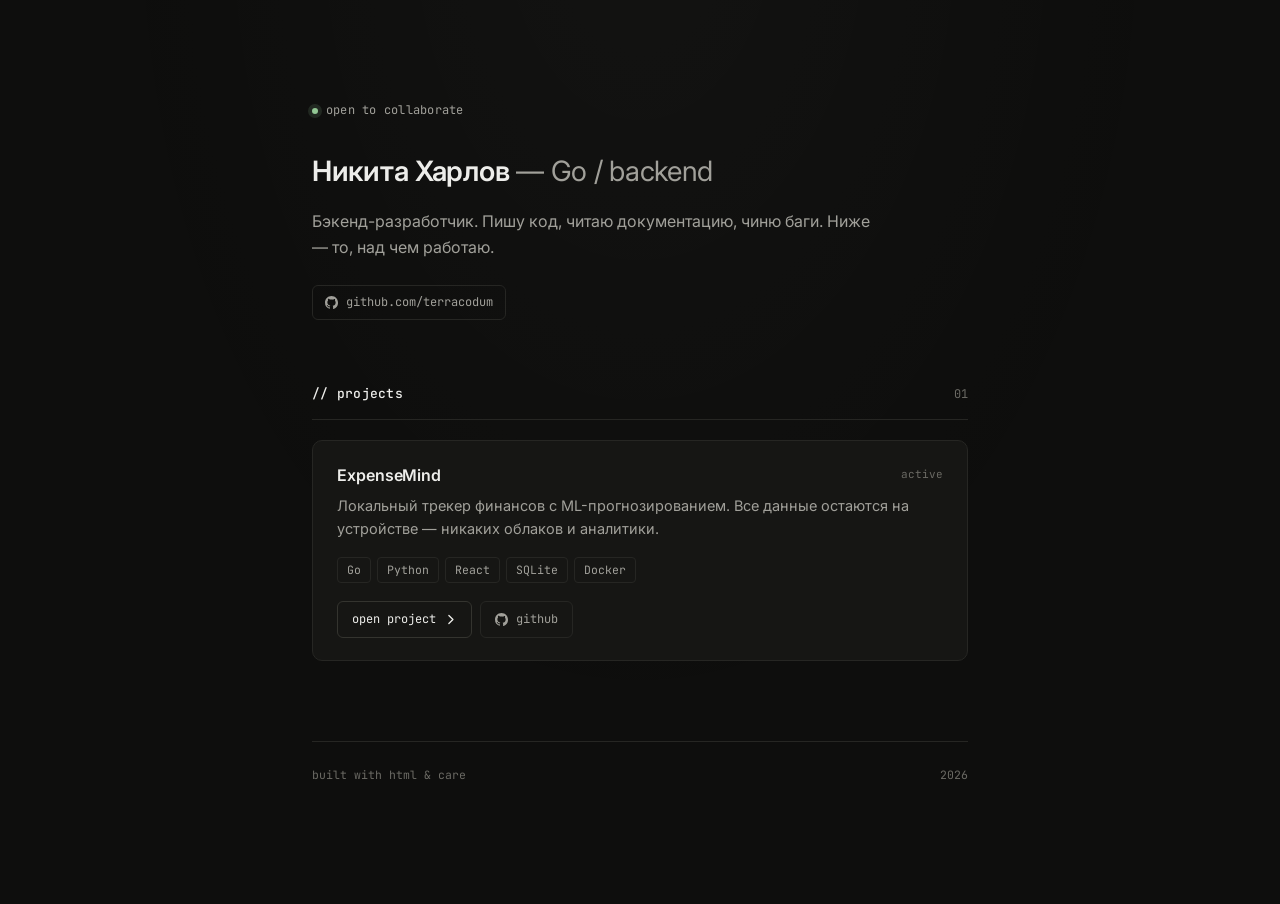
==== index.html @ ae3cc279 "feat: init portfolio site" ====
<!doctype html>
<html lang="ru">
<head>
<meta charset="utf-8" />
<meta name="viewport" content="width=device-width, initial-scale=1" />
<title>Никита Харлов — Go / backend</title>
<link rel="stylesheet" href="shared.css" />
<link rel="stylesheet" href="style.css" />
</head>
<body>
  <div class="wrap">
    <header>
      <div class="signal">
        <span class="dot" aria-hidden="true"></span>
        <span>open to collaborate</span>
      </div>

      <h1>Никита Харлов <span class="handle">— Go / backend</span></h1>

      <p class="bio">
        Бэкенд-разработчик. Пишу код, читаю документацию, чиню баги.
        Ниже — то, над чем работаю.
      </p>

      <div class="links">
        <a class="link" href="https://github.com/terracodum" target="_blank" rel="noopener">
          <svg viewBox="0 0 16 16" fill="currentColor" aria-hidden="true"><path d="M8 0C3.58 0 0 3.58 0 8a8 8 0 005.47 7.59c.4.07.55-.17.55-.38v-1.34c-2.23.49-2.7-1.07-2.7-1.07-.36-.92-.89-1.17-.89-1.17-.73-.5.05-.49.05-.49.81.06 1.23.83 1.23.83.72 1.23 1.88.88 2.34.67.07-.52.28-.87.51-1.07-1.78-.2-3.64-.89-3.64-3.95 0-.87.31-1.59.82-2.15-.08-.2-.36-1.01.08-2.12 0 0 .67-.21 2.2.82A7.65 7.65 0 018 4.32c.68 0 1.36.09 2 .27 1.53-1.04 2.2-.82 2.2-.82.44 1.11.16 1.92.08 2.12.51.56.82 1.27.82 2.15 0 3.07-1.87 3.75-3.65 3.95.29.25.54.73.54 1.48v2.2c0 .21.15.46.55.38A8 8 0 0016 8c0-4.42-3.58-8-8-8z"/></svg>
          github.com/terracodum
        </a>
      </div>
    </header>

    <section>
      <div class="section-head">
        <h2>// projects</h2>
        <span class="count" id="project-count"></span>
      </div>

      <div class="projects" id="projects"></div>
    </section>

    <footer>
      <span>built with html &amp; care</span>
      <span id="year"></span>
    </footer>
  </div>

<script src="main.js"></script>
</body>
</html>
---- shared.css ----
@import url("https://fonts.googleapis.com/css2?family=Inter:wght@400;500;600&family=JetBrains+Mono:wght@400;500&display=swap");

:root {
  --bg: #0e0e0d;
  --bg-elev: #161614;
  --bg-deep: #0a0a09;
  --bg-hover: #1c1c1a;
  --border: #262623;
  --border-strong: #34342f;
  --text: #ededea;
  --text-dim: #a1a09a;
  --text-faint: #6b6a64;
  --accent: oklch(0.78 0.09 145);
  --accent-dim: oklch(0.78 0.09 145 / 0.14);
  --radius: 10px;
  --radius-sm: 6px;
  --maxw: 720px;
}

* { box-sizing: border-box; }
html, body { margin: 0; padding: 0; }
body {
  background: var(--bg);
  color: var(--text);
  font-family: "Inter", system-ui, -apple-system, sans-serif;
  font-size: 16px;
  line-height: 1.6;
  -webkit-font-smoothing: antialiased;
  -moz-osx-font-smoothing: grayscale;
  min-height: 100vh;
}

body::before {
  content: "";
  position: fixed;
  inset: 0;
  pointer-events: none;
  background: radial-gradient(ellipse at 50% -10%, rgba(255,255,255,0.025), transparent 60%);
  z-index: 0;
}

.wrap {
  max-width: var(--maxw);
  margin: 0 auto;
  position: relative;
  z-index: 1;
}

.btn {
  display: inline-flex;
  align-items: center;
  gap: 8px;
  padding: 8px 14px;
  border-radius: var(--radius-sm);
  font-family: "JetBrains Mono", ui-monospace, monospace;
  font-size: 12px;
  text-decoration: none;
  border: 1px solid var(--border-strong);
  color: var(--text);
  background: transparent;
  transition: background 120ms ease, border-color 120ms ease;
}
.btn:hover {
  background: var(--bg-elev);
  border-color: var(--accent);
}
.btn svg { width: 13px; height: 13px; }

.chip {
  display: inline-block;
  padding: 4px 9px;
  background: transparent;
  border: 1px solid var(--border);
  border-radius: 4px;
  font-family: "JetBrains Mono", ui-monospace, monospace;
  font-size: 11.5px;
  color: var(--text-dim);
  line-height: 1.4;
}

@media (prefers-reduced-motion: reduce) {
  * { transition: none !important; }
}
---- style.css ----
.wrap { padding: 96px 32px 120px; }

header { margin-bottom: 64px; }

.signal {
  display: inline-flex;
  align-items: center;
  gap: 8px;
  font-family: "JetBrains Mono", ui-monospace, monospace;
  font-size: 12px;
  color: var(--text-dim);
  margin-bottom: 28px;
  letter-spacing: 0.02em;
}
.dot {
  width: 6px;
  height: 6px;
  border-radius: 50%;
  background: var(--accent);
  box-shadow: 0 0 0 4px var(--accent-dim);
  animation: pulse 2.4s ease-in-out infinite;
}
@keyframes pulse {
  0%, 100% { opacity: 1; }
  50%       { opacity: 0.45; }
}

h1 {
  font-size: 28px;
  font-weight: 600;
  margin: 0 0 16px;
  letter-spacing: -0.01em;
}
h1 .handle {
  color: var(--text-dim);
  font-weight: 400;
}

.bio {
  color: var(--text-dim);
  max-width: 56ch;
  margin: 0 0 24px;
  text-wrap: pretty;
}
.bio strong { color: var(--text); font-weight: 500; }

.links {
  display: flex;
  flex-wrap: wrap;
  gap: 8px;
}
.link {
  display: inline-flex;
  align-items: center;
  gap: 8px;
  padding: 7px 12px;
  border: 1px solid var(--border);
  border-radius: var(--radius-sm);
  color: var(--text-dim);
  text-decoration: none;
  font-family: "JetBrains Mono", ui-monospace, monospace;
  font-size: 12px;
  transition: border-color 120ms ease, color 120ms ease, background 120ms ease;
}
.link:hover {
  color: var(--text);
  border-color: var(--border-strong);
  background: var(--bg-elev);
}
.link svg { width: 13px; height: 13px; }

.section-head {
  display: flex;
  align-items: baseline;
  justify-content: space-between;
  margin: 0 0 20px;
  padding-bottom: 14px;
  border-bottom: 1px solid var(--border);
}
.section-head h2 {
  font-size: 13px;
  font-weight: 500;
  color: var(--text);
  margin: 0;
  font-family: "JetBrains Mono", ui-monospace, monospace;
  letter-spacing: 0.02em;
}
.section-head .count {
  font-family: "JetBrains Mono", ui-monospace, monospace;
  font-size: 12px;
  color: var(--text-faint);
}

.projects {
  display: flex;
  flex-direction: column;
  gap: 14px;
}

.project {
  position: relative;
  display: block;
  padding: 22px 24px;
  background: var(--bg-elev);
  border: 1px solid var(--border);
  border-radius: var(--radius);
  transition: border-color 160ms ease, background 160ms ease, transform 160ms ease;
}
.project:hover {
  border-color: var(--border-strong);
  background: var(--bg-hover);
}

.project-head {
  display: flex;
  align-items: flex-start;
  justify-content: space-between;
  gap: 16px;
  margin-bottom: 6px;
}
.project-title {
  font-size: 16px;
  font-weight: 600;
  margin: 0;
  letter-spacing: -0.005em;
}
.project-status {
  font-family: "JetBrains Mono", ui-monospace, monospace;
  font-size: 11px;
  color: var(--text-faint);
  white-space: nowrap;
  padding-top: 3px;
}

.project-desc {
  color: var(--text-dim);
  font-size: 14.5px;
  margin: 0 0 16px;
  text-wrap: pretty;
}

.stack {
  display: flex;
  flex-wrap: wrap;
  gap: 6px;
  margin-bottom: 18px;
}

.project-actions {
  display: flex;
  gap: 8px;
  flex-wrap: wrap;
}
.btn-subtle {
  border-color: var(--border);
  color: var(--text-dim);
}
.btn-subtle:hover {
  color: var(--text);
  border-color: var(--border-strong);
  background: var(--bg);
}

footer {
  margin-top: 80px;
  padding-top: 24px;
  border-top: 1px solid var(--border);
  color: var(--text-faint);
  font-family: "JetBrains Mono", ui-monospace, monospace;
  font-size: 11.5px;
  display: flex;
  justify-content: space-between;
  flex-wrap: wrap;
  gap: 12px;
}

@media (max-width: 600px) {
  .wrap { padding: 64px 20px 80px; }
  h1 { font-size: 24px; }
  .project { padding: 20px; }
  .project-head { flex-direction: column; gap: 4px; }
  .project-status { padding-top: 0; }
  header { margin-bottom: 48px; }
}

@media (prefers-reduced-motion: reduce) {
  .dot { animation: none; }
}
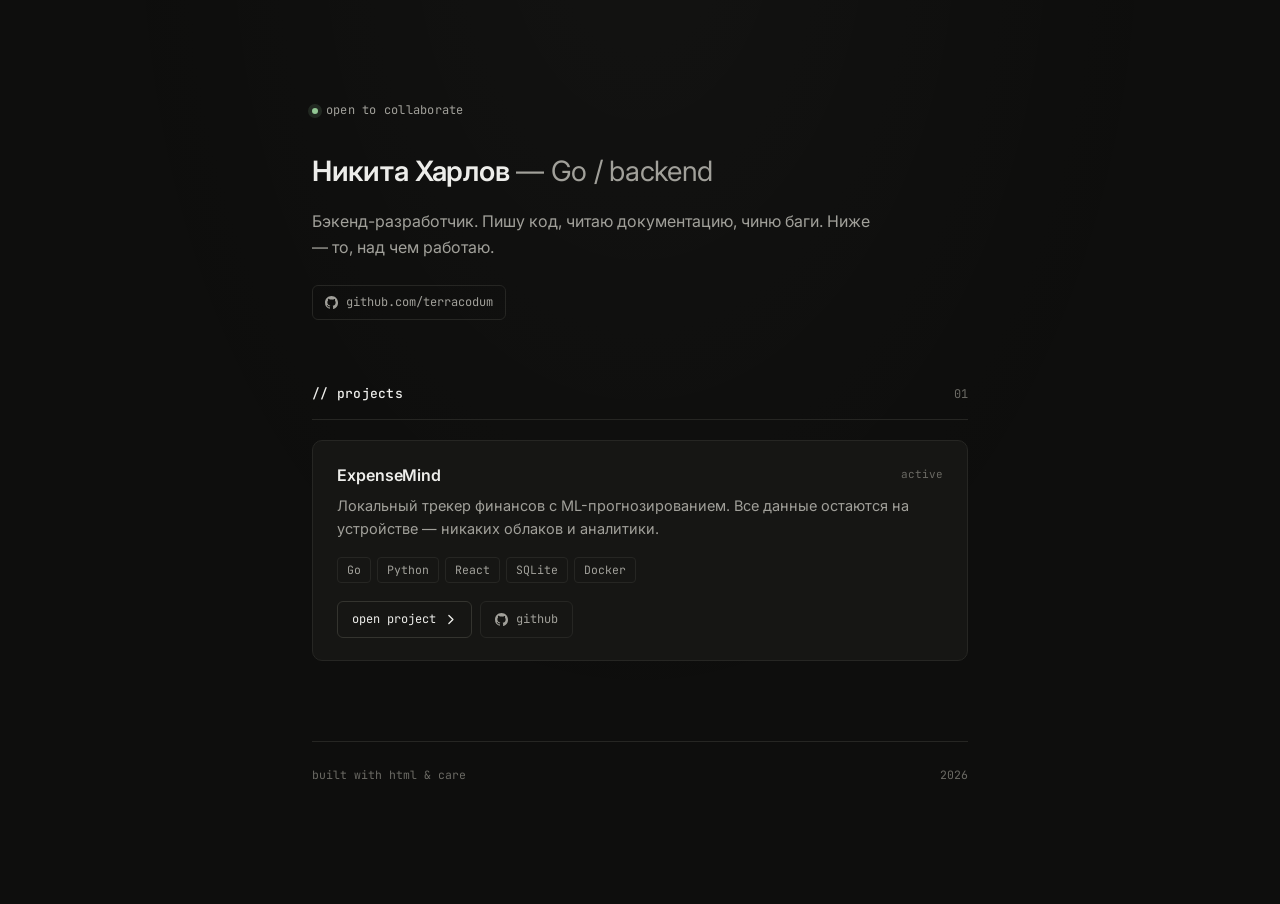
==== commit 45e20fbf: "feat: add favicon and link shared.css" ====
--- a/index.html
+++ b/index.html
@@ -4,6 +4,7 @@
 <meta charset="utf-8" />
 <meta name="viewport" content="width=device-width, initial-scale=1" />
 <title>Никита Харлов — Go / backend</title>
+<link rel="icon" href="favicon.svg" type="image/svg+xml" />
 <link rel="stylesheet" href="shared.css" />
 <link rel="stylesheet" href="style.css" />
 </head>
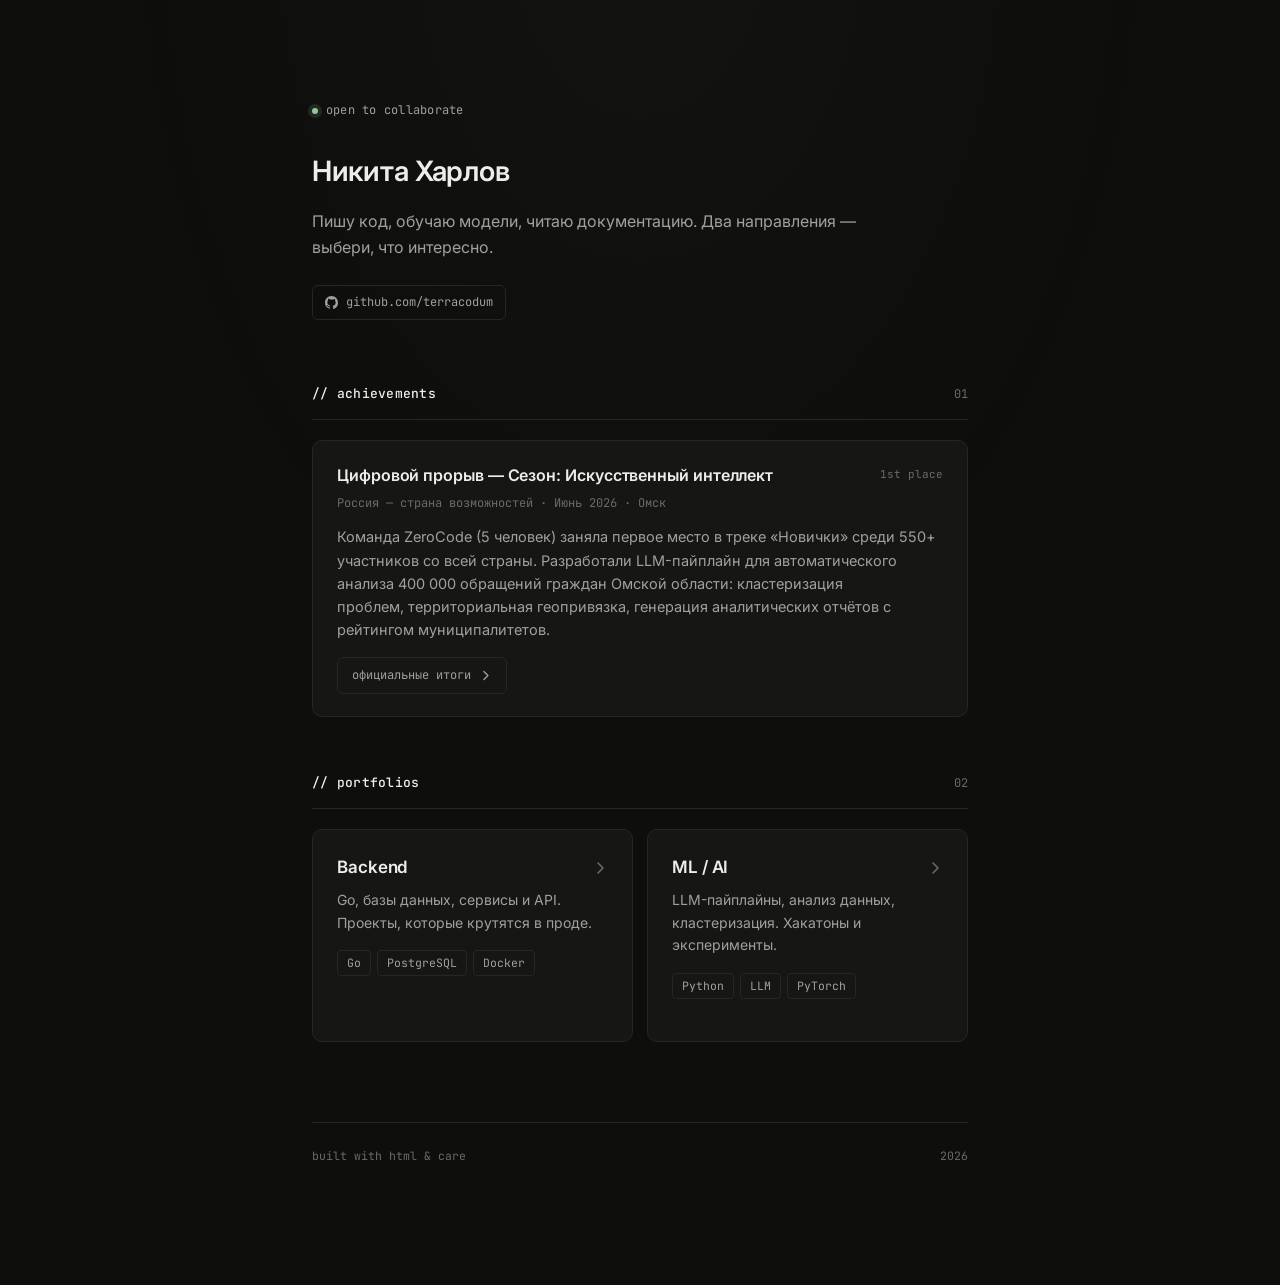
==== commit a4fe5819: "feat: add hub with backend/ml portfolios, achievements and zeroproblems project" ====
--- a/index.html
+++ b/index.html
@@ -3,7 +3,7 @@
 <head>
 <meta charset="utf-8" />
 <meta name="viewport" content="width=device-width, initial-scale=1" />
-<title>Никита Харлов — Go / backend</title>
+<title>Никита Харлов — портфолио</title>
 <link rel="icon" href="favicon.svg" type="image/svg+xml" />
 <link rel="stylesheet" href="shared.css" />
 <link rel="stylesheet" href="style.css" />
@@ -16,11 +16,11 @@
         <span>open to collaborate</span>
       </div>
 
-      <h1>Никита Харлов <span class="handle">— Go / backend</span></h1>
+      <h1>Никита Харлов</h1>
 
       <p class="bio">
-        Бэкенд-разработчик. Пишу код, читаю документацию, чиню баги.
-        Ниже — то, над чем работаю.
+        Пишу код, обучаю модели, читаю документацию. Два направления —
+        выбери, что интересно.
       </p>
 
       <div class="links">
@@ -31,13 +31,48 @@
       </div>
     </header>
 
-    <section>
+    <section id="achievements-section">
       <div class="section-head">
-        <h2>// projects</h2>
-        <span class="count" id="project-count"></span>
+        <h2>// achievements</h2>
+        <span class="count" id="achievement-count"></span>
       </div>
 
-      <div class="projects" id="projects"></div>
+      <div class="achievements" id="achievements"></div>
+    </section>
+
+    <section class="section-stack">
+      <div class="section-head">
+        <h2>// portfolios</h2>
+        <span class="count">02</span>
+      </div>
+
+      <div class="hub">
+        <a class="hub-card" href="backend.html">
+          <div class="hub-head">
+            <h3 class="hub-title">Backend</h3>
+            <svg class="hub-arrow" viewBox="0 0 16 16" fill="none" stroke="currentColor" stroke-width="1.6" stroke-linecap="round" stroke-linejoin="round" aria-hidden="true"><path d="M6 3l5 5-5 5"/></svg>
+          </div>
+          <p class="hub-desc">Go, базы данных, сервисы и API. Проекты, которые крутятся в проде.</p>
+          <div class="stack">
+            <span class="chip">Go</span>
+            <span class="chip">PostgreSQL</span>
+            <span class="chip">Docker</span>
+          </div>
+        </a>
+
+        <a class="hub-card" href="ml.html">
+          <div class="hub-head">
+            <h3 class="hub-title">ML / AI</h3>
+            <svg class="hub-arrow" viewBox="0 0 16 16" fill="none" stroke="currentColor" stroke-width="1.6" stroke-linecap="round" stroke-linejoin="round" aria-hidden="true"><path d="M6 3l5 5-5 5"/></svg>
+          </div>
+          <p class="hub-desc">LLM-пайплайны, анализ данных, кластеризация. Хакатоны и эксперименты.</p>
+          <div class="stack">
+            <span class="chip">Python</span>
+            <span class="chip">LLM</span>
+            <span class="chip">PyTorch</span>
+          </div>
+        </a>
+      </div>
     </section>
 
     <footer>
@@ -46,6 +81,8 @@
     </footer>
   </div>
 
-<script src="main.js"></script>
+<script src="portfolio.js"></script>
+<script src="achievements.js"></script>
+<script>renderPortfolio({ achievements: ACHIEVEMENTS });</script>
 </body>
 </html>
--- a/shared.css
+++ b/shared.css
@@ -78,6 +78,29 @@
   line-height: 1.4;
 }
 
+.shot { cursor: zoom-in; overflow: hidden; }
+.shot img { width: 100%; height: 100%; object-fit: cover; border-radius: inherit; transition: transform 200ms ease; }
+.shot:hover img { transform: scale(1.04); }
+
+.lightbox {
+  display: none;
+  position: fixed;
+  inset: 0;
+  background: rgba(0, 0, 0, 0.88);
+  z-index: 100;
+  align-items: center;
+  justify-content: center;
+  cursor: zoom-out;
+}
+.lightbox.open { display: flex; }
+.lightbox img {
+  max-width: 90vw;
+  max-height: 90vh;
+  object-fit: contain;
+  border-radius: var(--radius);
+  box-shadow: 0 0 0 1px var(--border);
+}
+
 @media (prefers-reduced-motion: reduce) {
   * { transition: none !important; }
 }
--- a/style.css
+++ b/style.css
@@ -1,4 +1,40 @@
 .wrap { padding: 96px 32px 120px; }
+
+.port-switch {
+  display: flex;
+  align-items: center;
+  justify-content: space-between;
+  gap: 12px;
+  margin-bottom: 40px;
+  font-family: "JetBrains Mono", ui-monospace, monospace;
+  font-size: 12px;
+}
+.port-home {
+  color: var(--text-faint);
+  text-decoration: none;
+  transition: color 120ms ease;
+}
+.port-home:hover { color: var(--text); }
+.port-tabs {
+  display: inline-flex;
+  gap: 4px;
+  padding: 4px;
+  border: 1px solid var(--border);
+  border-radius: var(--radius-sm);
+  background: var(--bg-elev);
+}
+.tab {
+  padding: 5px 12px;
+  border-radius: 4px;
+  color: var(--text-dim);
+  text-decoration: none;
+  transition: color 120ms ease, background 120ms ease;
+}
+.tab:hover { color: var(--text); }
+.tab.is-active {
+  color: var(--text);
+  background: var(--bg-hover);
+}
 
 header { margin-bottom: 64px; }
 
@@ -97,6 +133,73 @@
   gap: 14px;
 }
 
+.section-stack { margin-top: 56px; }
+
+.achievements {
+  display: flex;
+  flex-direction: column;
+  gap: 14px;
+}
+
+.achievement-meta {
+  font-family: "JetBrains Mono", ui-monospace, monospace;
+  font-size: 12px;
+  color: var(--text-faint);
+  margin: 0 0 12px;
+}
+
+.hub {
+  display: grid;
+  grid-template-columns: 1fr 1fr;
+  gap: 14px;
+}
+.hub-card {
+  display: block;
+  padding: 24px;
+  background: var(--bg-elev);
+  border: 1px solid var(--border);
+  border-radius: var(--radius);
+  text-decoration: none;
+  color: inherit;
+  transition: border-color 160ms ease, background 160ms ease;
+}
+.hub-card:hover {
+  border-color: var(--border-strong);
+  background: var(--bg-hover);
+}
+.hub-head {
+  display: flex;
+  align-items: center;
+  justify-content: space-between;
+  margin-bottom: 8px;
+}
+.hub-title {
+  font-size: 17px;
+  font-weight: 600;
+  margin: 0;
+  letter-spacing: -0.005em;
+}
+.hub-arrow {
+  width: 16px;
+  height: 16px;
+  color: var(--text-faint);
+  transition: transform 160ms ease, color 160ms ease;
+}
+.hub-card:hover .hub-arrow {
+  color: var(--accent);
+  transform: translateX(3px);
+}
+.hub-desc {
+  color: var(--text-dim);
+  font-size: 14px;
+  margin: 0 0 16px;
+  text-wrap: pretty;
+}
+
+@media (max-width: 600px) {
+  .hub { grid-template-columns: 1fr; }
+}
+
 .project {
   position: relative;
   display: block;
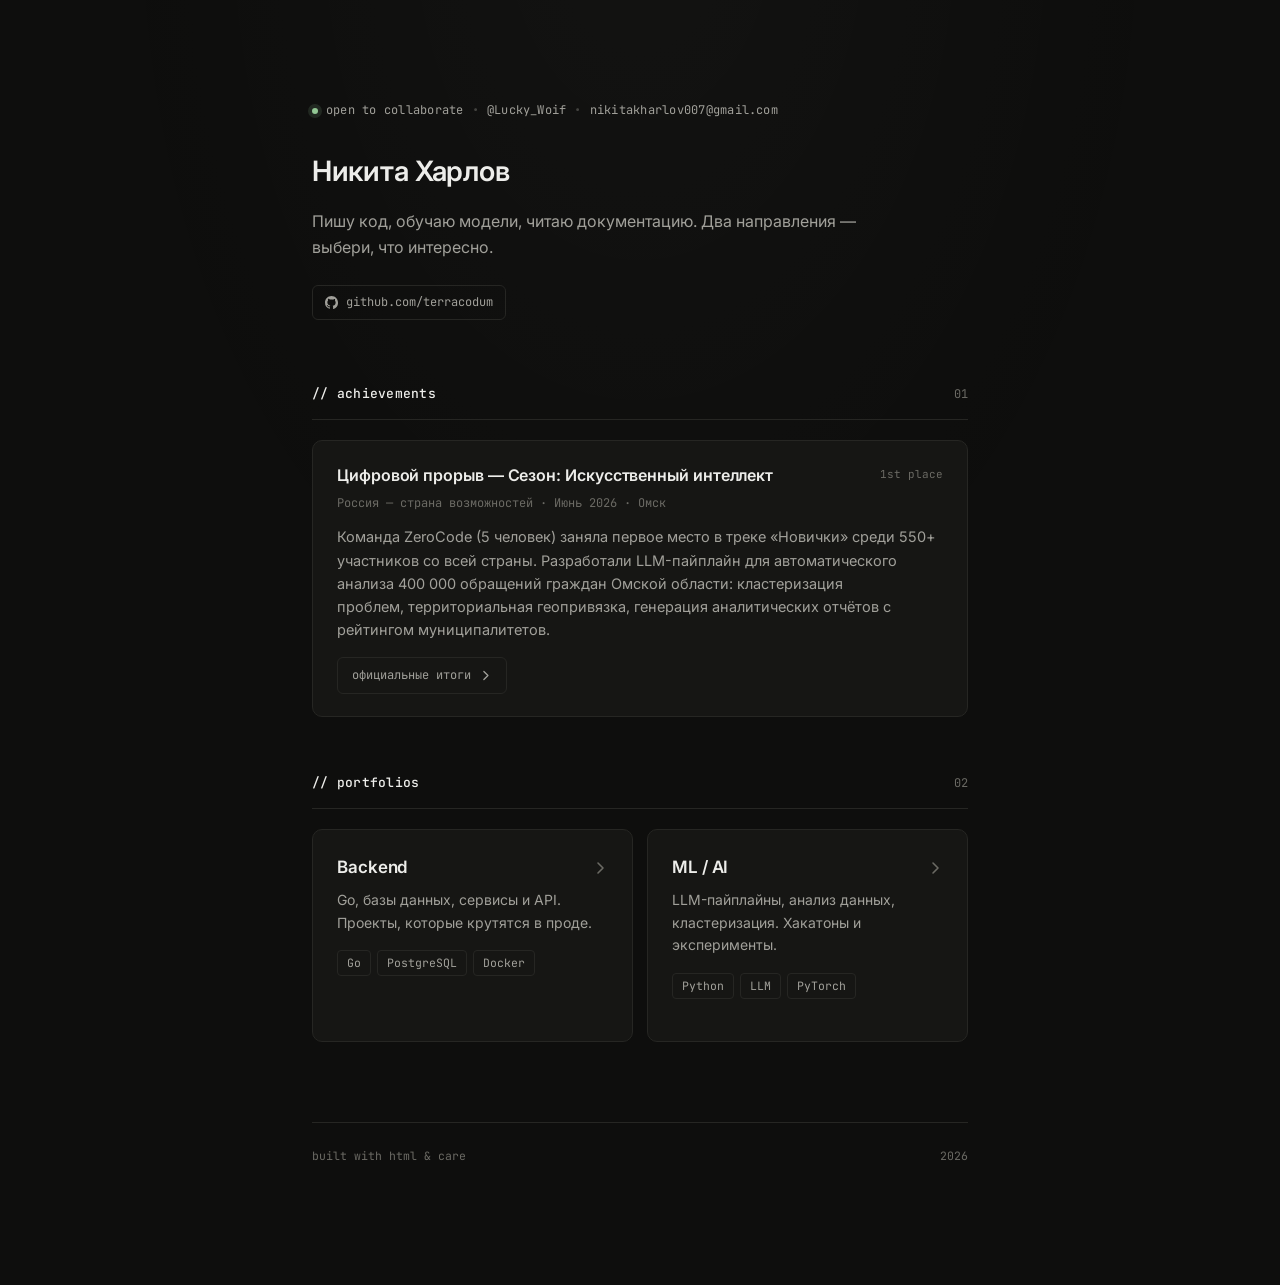
==== commit 20f6fc61: "feat(header): add telegram and email contacts to signal bar" ====
--- a/index.html
+++ b/index.html
@@ -14,6 +14,10 @@
       <div class="signal">
         <span class="dot" aria-hidden="true"></span>
         <span>open to collaborate</span>
+        <span class="signal-sep">•</span>
+        <a class="signal-link" href="https://t.me/Lucky_Woif" target="_blank" rel="noopener">@Lucky_Woif</a>
+        <span class="signal-sep">•</span>
+        <span>nikitakharlov007@gmail.com</span>
       </div>
 
       <h1>Никита Харлов</h1>
--- a/style.css
+++ b/style.css
@@ -60,6 +60,13 @@
   0%, 100% { opacity: 1; }
   50%       { opacity: 0.45; }
 }
+.signal-sep { opacity: 0.35; }
+.signal-link {
+  color: var(--text-dim);
+  text-decoration: none;
+  transition: color 0.15s;
+}
+.signal-link:hover { color: var(--text); }
 
 h1 {
   font-size: 28px;
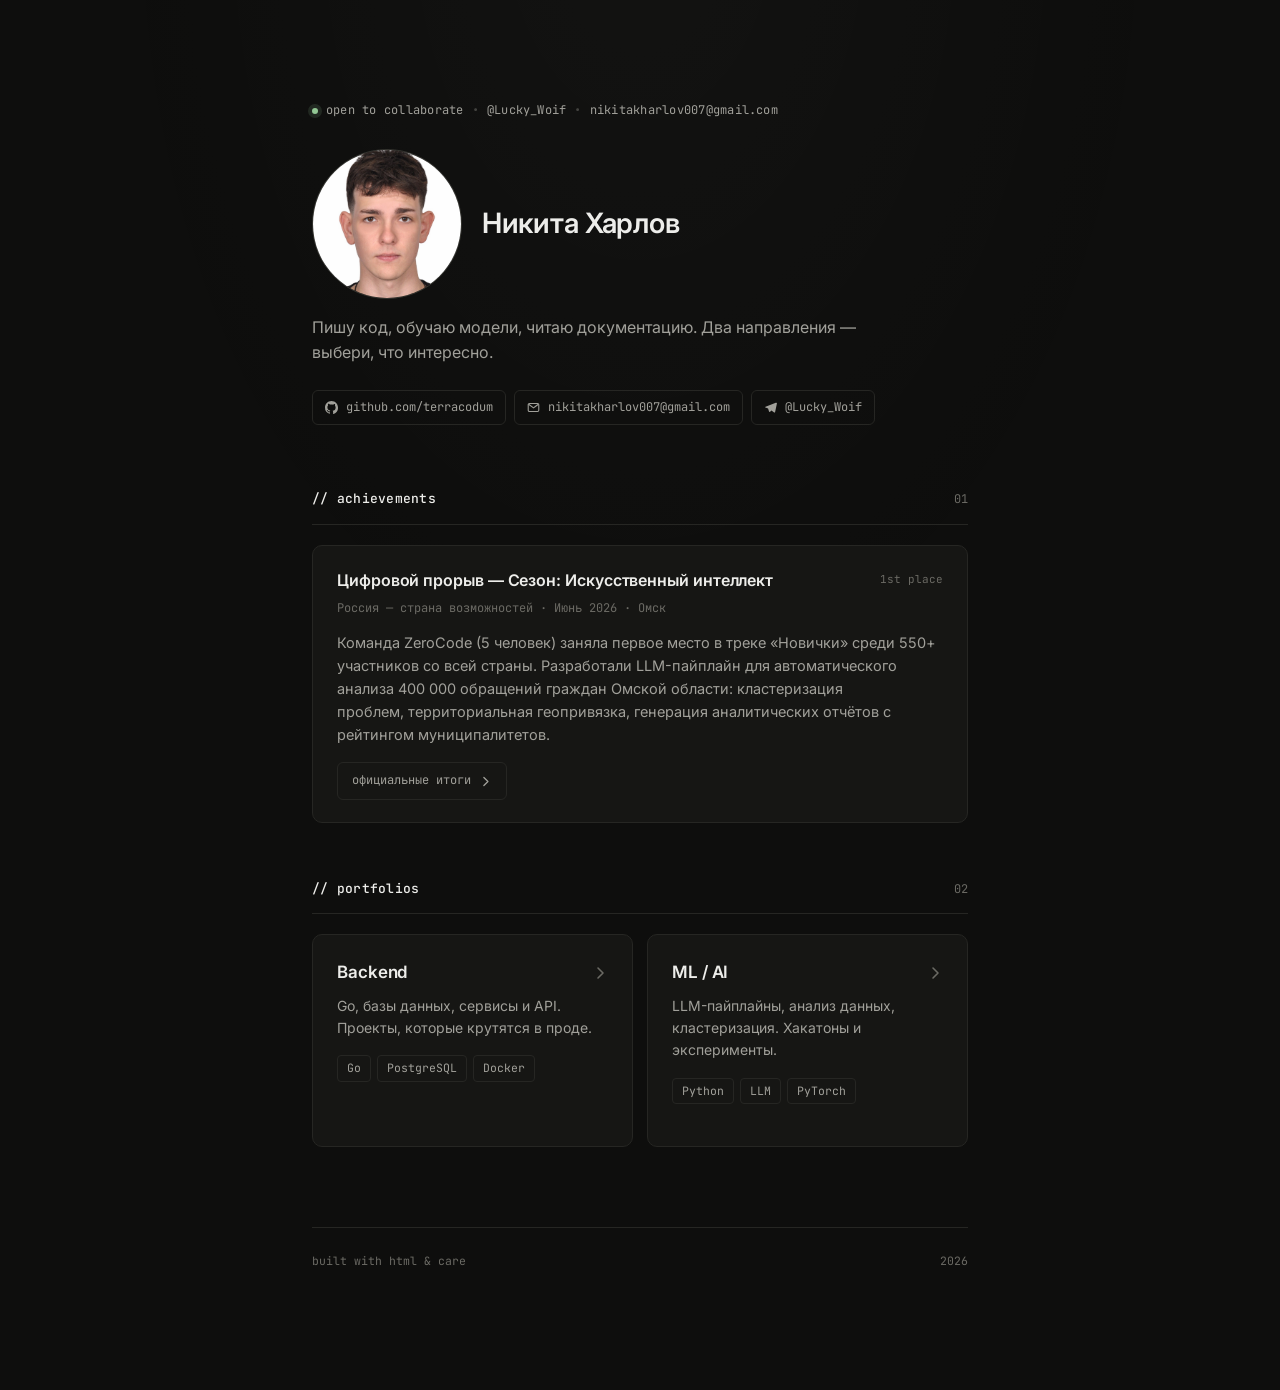
==== commit 4389de4e: "feat(portfolio): единый источник данных, аватар и контакты в шапках - data.js: PROFILE (+contacts), " ====
--- a/index.html
+++ b/index.html
@@ -20,19 +20,17 @@
         <span>nikitakharlov007@gmail.com</span>
       </div>
 
-      <h1>Никита Харлов</h1>
+      <div class="identity">
+        <img class="avatar" src="img/avatar.jpg" alt="Никита Харлов" />
+        <h1>Никита Харлов</h1>
+      </div>
 
       <p class="bio">
         Пишу код, обучаю модели, читаю документацию. Два направления —
         выбери, что интересно.
       </p>
 
-      <div class="links">
-        <a class="link" href="https://github.com/terracodum" target="_blank" rel="noopener">
-          <svg viewBox="0 0 16 16" fill="currentColor" aria-hidden="true"><path d="M8 0C3.58 0 0 3.58 0 8a8 8 0 005.47 7.59c.4.07.55-.17.55-.38v-1.34c-2.23.49-2.7-1.07-2.7-1.07-.36-.92-.89-1.17-.89-1.17-.73-.5.05-.49.05-.49.81.06 1.23.83 1.23.83.72 1.23 1.88.88 2.34.67.07-.52.28-.87.51-1.07-1.78-.2-3.64-.89-3.64-3.95 0-.87.31-1.59.82-2.15-.08-.2-.36-1.01.08-2.12 0 0 .67-.21 2.2.82A7.65 7.65 0 018 4.32c.68 0 1.36.09 2 .27 1.53-1.04 2.2-.82 2.2-.82.44 1.11.16 1.92.08 2.12.51.56.82 1.27.82 2.15 0 3.07-1.87 3.75-3.65 3.95.29.25.54.73.54 1.48v2.2c0 .21.15.46.55.38A8 8 0 0016 8c0-4.42-3.58-8-8-8z"/></svg>
-          github.com/terracodum
-        </a>
-      </div>
+      <div class="links" data-contacts></div>
     </header>
 
     <section id="achievements-section">
@@ -85,8 +83,8 @@
     </footer>
   </div>
 
+<script src="data.js"></script>
 <script src="portfolio.js"></script>
-<script src="achievements.js"></script>
 <script>renderPortfolio({ achievements: ACHIEVEMENTS });</script>
 </body>
 </html>
--- a/style.css
+++ b/style.css
@@ -68,12 +68,29 @@
 }
 .signal-link:hover { color: var(--text); }
 
+.identity {
+  display: flex;
+  align-items: center;
+  gap: 20px;
+  margin: 0 0 16px;
+}
+.avatar {
+  width: 150px;
+  height: 150px;
+  flex-shrink: 0;
+  border-radius: 50%;
+  object-fit: cover;
+  border: 1px solid var(--border-strong);
+  background: var(--bg-elev);
+}
+
 h1 {
   font-size: 28px;
   font-weight: 600;
   margin: 0 0 16px;
   letter-spacing: -0.01em;
 }
+.identity h1 { margin: 0; }
 h1 .handle {
   color: var(--text-dim);
   font-weight: 400;
@@ -291,6 +308,7 @@
   .project-head { flex-direction: column; gap: 4px; }
   .project-status { padding-top: 0; }
   header { margin-bottom: 48px; }
+  .avatar { width: 110px; height: 110px; }
 }
 
 @media (prefers-reduced-motion: reduce) {
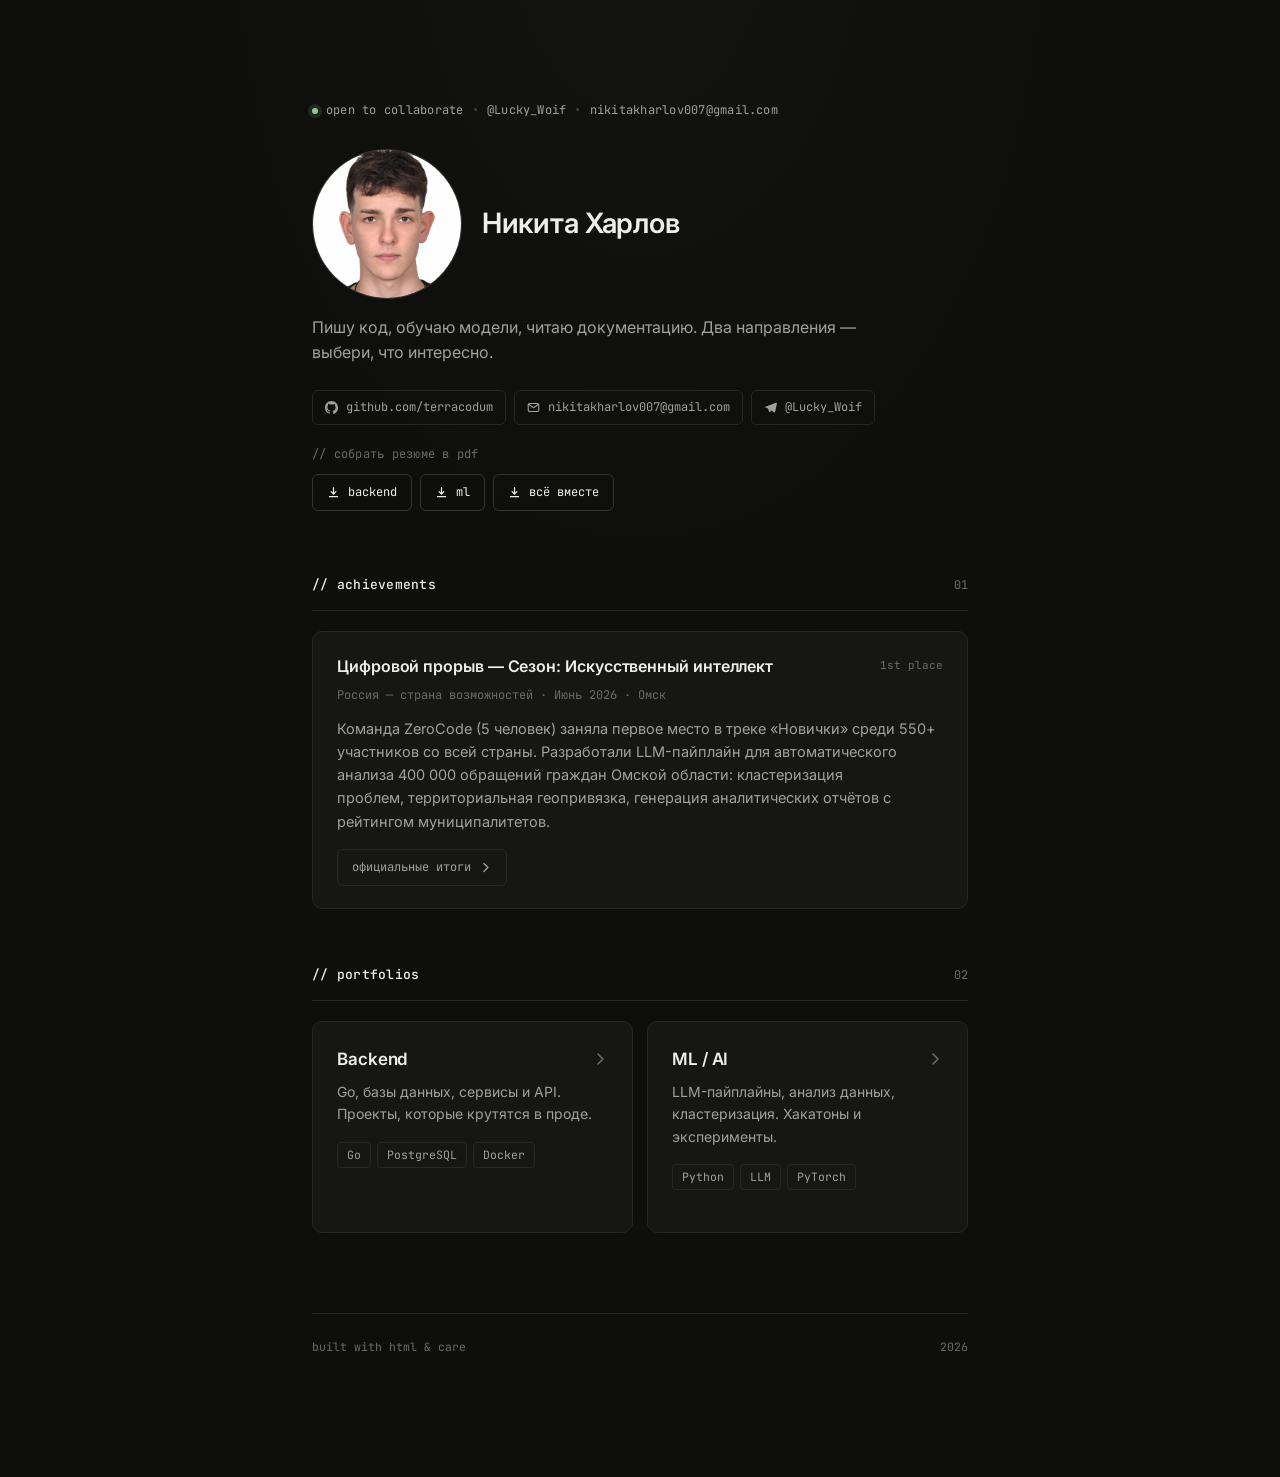
==== commit ae1cf6a6: "feat(pdf): экспорт портфолио в PDF со страницами проектов - portfolio-pdf.js: сборка резюме в стиле " ====
--- a/index.html
+++ b/index.html
@@ -7,6 +7,7 @@
 <link rel="icon" href="favicon.svg" type="image/svg+xml" />
 <link rel="stylesheet" href="shared.css" />
 <link rel="stylesheet" href="style.css" />
+<link rel="stylesheet" href="print.css" />
 </head>
 <body>
   <div class="wrap">
@@ -31,6 +32,24 @@
       </p>
 
       <div class="links" data-contacts></div>
+
+      <div class="pdf-export">
+        <span class="pdf-export-label">// собрать резюме в pdf</span>
+        <div class="pdf-buttons">
+          <button type="button" class="btn pdf-btn" data-pdf="backend">
+            <svg viewBox="0 0 16 16" fill="none" stroke="currentColor" stroke-width="1.5" stroke-linecap="round" stroke-linejoin="round" aria-hidden="true"><path d="M8 2v8m0 0L5 7m3 3l3-3M3 13h10"/></svg>
+            <span>backend</span>
+          </button>
+          <button type="button" class="btn pdf-btn" data-pdf="ml">
+            <svg viewBox="0 0 16 16" fill="none" stroke="currentColor" stroke-width="1.5" stroke-linecap="round" stroke-linejoin="round" aria-hidden="true"><path d="M8 2v8m0 0L5 7m3 3l3-3M3 13h10"/></svg>
+            <span>ml</span>
+          </button>
+          <button type="button" class="btn pdf-btn" data-pdf="all">
+            <svg viewBox="0 0 16 16" fill="none" stroke="currentColor" stroke-width="1.5" stroke-linecap="round" stroke-linejoin="round" aria-hidden="true"><path d="M8 2v8m0 0L5 7m3 3l3-3M3 13h10"/></svg>
+            <span>всё вместе</span>
+          </button>
+        </div>
+      </div>
     </header>
 
     <section id="achievements-section">
@@ -85,6 +104,7 @@
 
 <script src="data.js"></script>
 <script src="portfolio.js"></script>
+<script src="portfolio-pdf.js"></script>
 <script>renderPortfolio({ achievements: ACHIEVEMENTS });</script>
 </body>
 </html>
--- a/style.css
+++ b/style.css
@@ -128,6 +128,28 @@
   background: var(--bg-elev);
 }
 .link svg { width: 13px; height: 13px; }
+
+.pdf-btn {
+  cursor: pointer;
+  font: inherit;
+  font-family: "JetBrains Mono", ui-monospace, monospace;
+  font-size: 12px;
+}
+
+.pdf-export { margin-top: 20px; }
+.pdf-export-label {
+  display: block;
+  font-family: "JetBrains Mono", ui-monospace, monospace;
+  font-size: 12px;
+  color: var(--text-faint);
+  margin-bottom: 10px;
+  letter-spacing: 0.02em;
+}
+.pdf-buttons {
+  display: flex;
+  flex-wrap: wrap;
+  gap: 8px;
+}
 
 .section-head {
   display: flex;
--- a/print.css
+++ b/print.css
@@ -0,0 +1,101 @@
+/* PDF / печать.
+   #print-doc собирается теми же классами, что и сайт (portfolio-pdf.js),
+   поэтому основной вид приходит из style.css. Здесь только:
+   показать документ при печати, скрыть остальной сайт,
+   сохранить тёмный фон и заставить браузер печатать цвета/фоны. */
+
+#print-doc { display: none; }
+
+@media print {
+  /* прячем весь экранный сайт, оставляем только собранный документ */
+  body > *:not(#print-doc) { display: none !important; }
+  body::before { display: none !important; }
+
+  html, body {
+    background: var(--bg) !important;
+    color: var(--text) !important;
+    -webkit-print-color-adjust: exact !important;
+    print-color-adjust: exact !important;
+  }
+
+  /* Тёмная подложка на КАЖДОМ листе: position:fixed печатается на всех страницах,
+     inset: -20mm растягивает её за поля @page → тёмный фон до физического края,
+     а @page margin ниже даёт одинаковый отступ (gap) на каждой странице. */
+  #print-doc::before {
+    content: "";
+    position: fixed;
+    inset: -20mm;
+    background: var(--bg) !important;
+    z-index: -1;
+    -webkit-print-color-adjust: exact !important;
+    print-color-adjust: exact !important;
+  }
+
+  /* заставляем печатать тёмные фоны, бордеры и акценты как на экране */
+  #print-doc,
+  #print-doc * {
+    -webkit-print-color-adjust: exact !important;
+    print-color-adjust: exact !important;
+    transition: none !important;
+  }
+
+  /* поля дают одинаковый gap на каждой странице; тёмными их делает подложка выше */
+  @page { margin: 14mm; }
+
+  #print-doc {
+    display: block !important;
+    max-width: 100%;
+    color: var(--text);
+  }
+
+  /* пульсация точки не нужна на статичной странице */
+  #print-doc .dot { animation: none !important; opacity: 1 !important; }
+
+  /* не рвать карточки (секции пусть текут — иначе высокие секции рубятся криво) */
+  #print-doc .project,
+  #print-doc .achievement { break-inside: avoid; page-break-inside: avoid; }
+
+  /* не отрывать заголовок секции от следующего за ним контента */
+  #print-doc .section-head,
+  #print-doc .pdf-proj .label { break-after: avoid; page-break-after: avoid; }
+
+  #print-doc header { margin-bottom: 36px; }
+  #print-doc .section-stack { margin-top: 40px; }
+
+  /* убрать hover-подсветку/сдвиги, если вдруг сработают */
+  #print-doc .project:hover,
+  #print-doc .link:hover,
+  #print-doc .btn:hover {
+    background: var(--bg-elev);
+    border-color: var(--border);
+  }
+
+  /* ——— полные страницы проектов ——— */
+  #print-doc .pdf-proj { break-before: page; }
+
+  /* скриншоты в PDF — целиком, а не обрезанные (на сайте .shot — cover-плитка) */
+  #print-doc .pdf-proj .shot {
+    aspect-ratio: auto !important;
+    height: auto !important;
+    display: block !important;
+    padding: 0 !important;
+    border: none !important;
+    background: none !important;
+  }
+  #print-doc .pdf-proj .shot img {
+    width: 100% !important;
+    height: auto !important;
+    object-fit: contain !important;
+    border: 1px solid var(--border);
+    border-radius: var(--radius-sm);
+  }
+
+  /* не рвать смысловые блоки проекта между страницами */
+  #print-doc .pdf-proj .shot,
+  #print-doc .pdf-proj .features li,
+  #print-doc .pdf-proj .stack-group,
+  #print-doc .pdf-proj .diagram,
+  #print-doc .pdf-proj .api,
+  #print-doc .pdf-proj .code,
+  #print-doc .pdf-proj table { break-inside: avoid; }
+}
